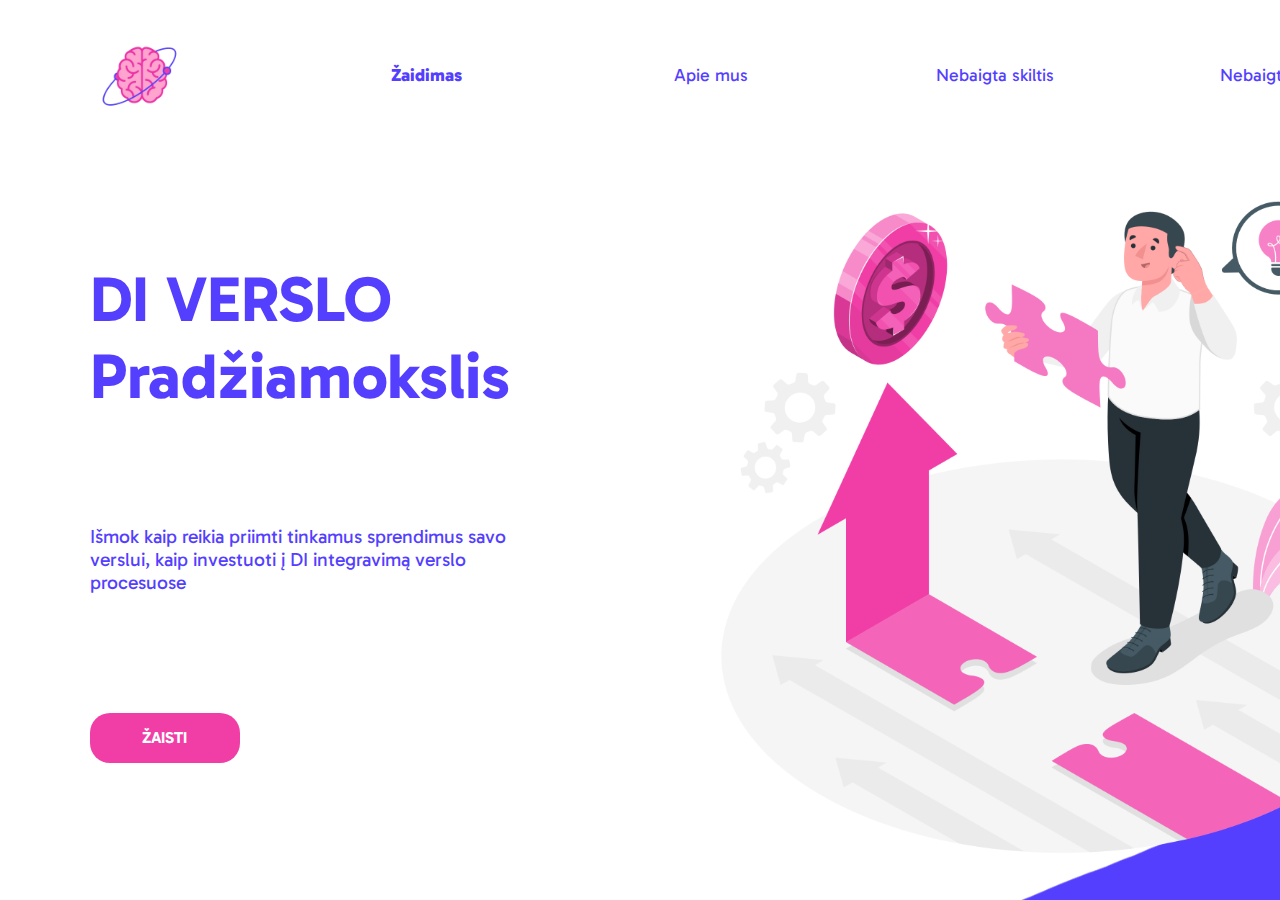
==== index.html @ 53f1389a "Merge pull request #1 from randrominie/Puslapio_pagrindo_paruosimas" ====
<!DOCTYPE html>
<html lang="en">
  <head>
    <meta charset="UTF-8" />
    <meta name="viewport" content="width=device-width, initial-scale=1.0" />
    <link rel="stylesheet" href="css/homePage.css" />
    <title>Edukacinis Žaidimas</title>
  </head>
  <body>
    <div class="background">
      <div class="container">
        <header>
          <div class="logo">
            <img src="assets/images/logo.png" alt="logo" />
          </div>
          <div class="headerPage activePage">Žaidimas</div>
          <div class="headerPage">Apie mus</div>
          <div class="headerPage">Nebaigta skiltis</div>
          <div class="headerPage">Nebaigta skiltis</div>
        </header>
        <main>
          <div class="content">
            <div class="title">DI VERSLO<br />Pradžiamokslis</div>
            <div class="description">
              Išmok kaip reikia priimti tinkamus sprendimus savo verslui, kaip
              investuoti į DI integravimą verslo procesuose
            </div>
            <button class="startButton">Žaisti</button>
          </div>
          <div class="pageImage">
            <img src="assets/images/homepage_iliustracija.png" alt="photo" />
          </div>
        </main>
      </div>
    </div>
  </body>
</html>
---- css/homePage.css ----
@import url("https://fonts.googleapis.com/css2?family=Gabarito:wght@400;800&display=swap");

:root {
  --blue: #543fff;
  --pink: #f13ea7;

  --mainFont: "Gabarito", cursive;
}

body {
  margin: 0;
  padding: 0;
  background-image: url("../../assets/images/homePage.png");
  background-size: cover;
  background-repeat: no-repeat;
  overflow: hidden;
}

.container {
  height: 100vh;
  display: grid;
  grid-template-rows: 1fr 5fr;
  grid-template-columns: 1fr;
}

header {
  display: grid;
  grid-template-rows: 1fr;
  grid-template-columns: repeat(5, 1fr);
  overflow: hidden;
}

.logo {
  display: flex;
  justify-content: center;
  align-items: center;
}

header img {
  max-width: 100px;
}

.headerPage {
  display: flex;
  justify-content: center;
  align-items: center;

  color: var(--blue);
  font-family: var(--mainFont);
  font-size: 1.1rem;
  transition: background-color 0.3s, color 0.3s;
}

.headerPage:hover {
  color: var(--pink);
}

@media screen and (max-width: 900px) {
  .headerPage {
    font-size: 0.7rem;
  }
}

.activePage {
  font-weight: 800;
}

main {
  display: grid;
  grid-template-columns: 2fr 1fr;
  grid-template-rows: 1fr;
  grid-column-gap: 15vw;
}

.pageImage {
  display: flex;
  justify-content: center;
  align-items: center;
}

.pageImage img {
  width: auto;
  height: auto;
  max-height: 80vh;
}

.content {
  display: grid;
  grid-template-rows: repeat(4, 1fr);
  margin-left: 7vw;
  color: var(--blue);
  font-family: var(--mainFont);
}

.title {
  display: flex;
  align-items: center;

  text-align: left;
  font-size: 4rem;
  font-weight: bold;
  grid-row-start: 1;
  grid-row-end: 3;
}

.description {
  font-size: 1.2rem;
}

.startButton {
  width: 25%;
  height: 25%;
  min-height: 50px;
  min-width: 150px;

  background-color: var(--pink);
  color: white;
  border: 0;
  border-radius: 20px;

  font-family: var(--mainFont);
  font-size: 1rem;
  font-weight: bold;
  text-transform: uppercase;
  transition: background-color 0.3s, color 0.3s;
}

.startButton:hover {
  background-color: var(--blue); /* Change background color on hover */
  color: #ffffff; /* Change text color on hover */
}
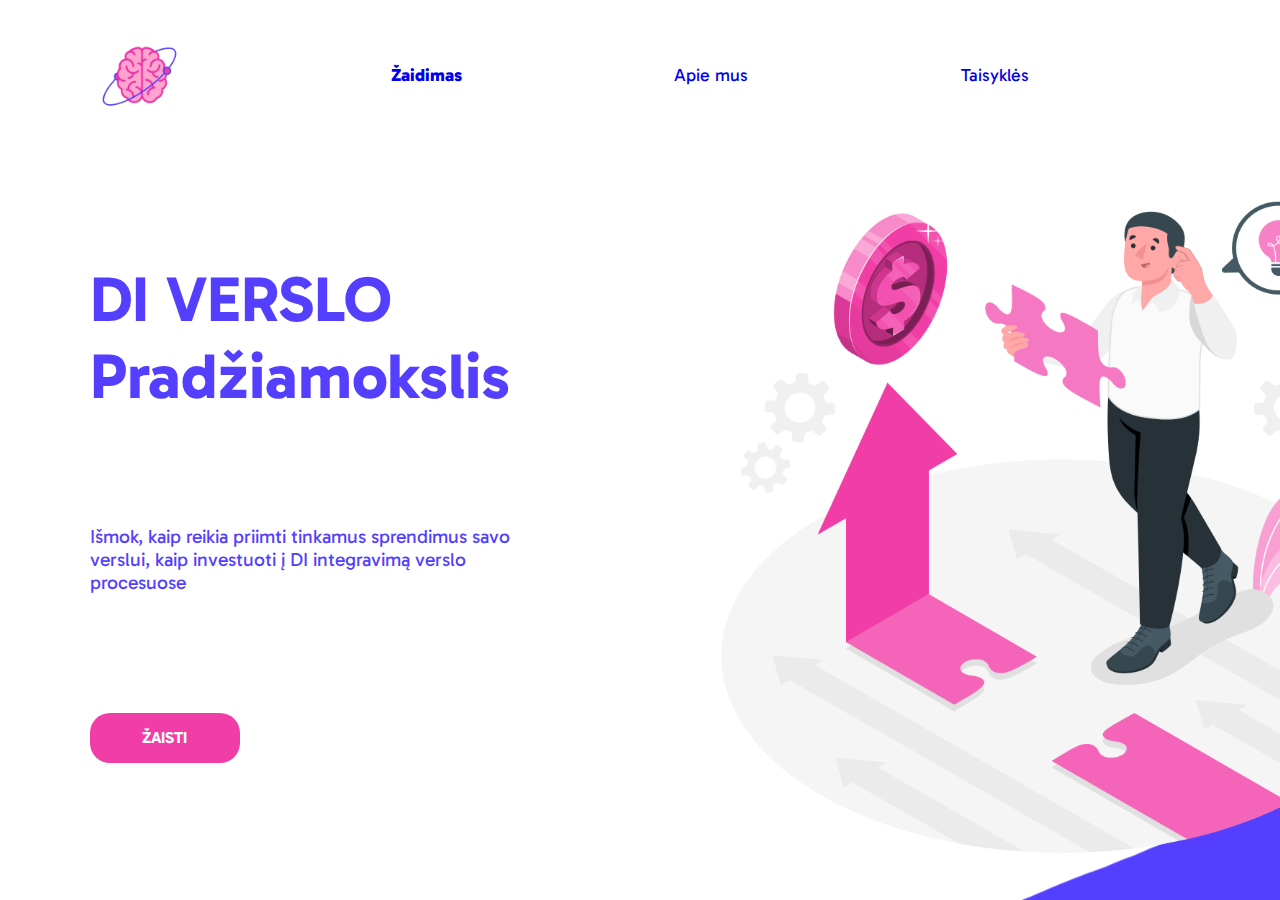
==== commit 8b2fa3d8: "Added rules page, fixes some minor bugs in existing pages" ====
--- a/index.html
+++ b/index.html
@@ -3,6 +3,7 @@
   <head>
     <meta charset="UTF-8" />
     <meta name="viewport" content="width=device-width, initial-scale=1.0" />
+    <link rel="stylesheet" href="css/aboutPage.css" />
     <link rel="stylesheet" href="css/homePage.css" />
     <title>Edukacinis Žaidimas</title>
   </head>
@@ -13,16 +14,15 @@
           <div class="logo">
             <img src="assets/images/logo.png" alt="logo" />
           </div>
-          <div class="headerPage activePage">Žaidimas</div>
-          <div class="headerPage">Apie mus</div>
-          <div class="headerPage">Nebaigta skiltis</div>
-          <div class="headerPage">Nebaigta skiltis</div>
+          <div class="headerPage activePage"><a class="link" href="index.html">Žaidimas</a></div>
+          <div class="headerPage"><a class="link" href="about.html">Apie mus</a></div>
+          <div class="headerPage"> <a class="link" href="rules.html"> Taisyklės </a> </div>
         </header>
         <main>
           <div class="content">
             <div class="title">DI VERSLO<br />Pradžiamokslis</div>
             <div class="description">
-              Išmok kaip reikia priimti tinkamus sprendimus savo verslui, kaip
+              Išmok, kaip reikia priimti tinkamus sprendimus savo verslui, kaip
               investuoti į DI integravimą verslo procesuose
             </div>
             <button class="startButton">Žaisti</button>
--- a/css/aboutPage.css
+++ b/css/aboutPage.css
@@ -0,0 +1,90 @@
+@import url("https://fonts.googleapis.com/css2?family=Gabarito:wght@400;800&display=swap");
+
+:root {
+    --blue: #543fff;
+    --pink: #f13ea7;
+
+    --mainFont: "Gabarito", cursive;
+}
+
+html {
+    overflow-y: scroll;
+    overflow-x: hidden;
+}
+
+.team-name {
+    font-family: var(--mainFont);
+    color: var(--blue);
+    font-size: 3rem;
+    text-align: center;
+}
+
+.person-container {
+    padding-top: 5%;
+    padding-left: 5%;
+    padding-right: 5%;
+    padding-bottom: 5%;
+    viewport-fit: auto;
+    display: flex;
+    flex-wrap: wrap;
+    gap: 30px;
+    justify-content: center;
+
+    grid: 100%;
+}
+
+.person-profile {
+    text-align: center;
+    padding: 20px;
+    border: none;
+    border-radius: 10px;
+}
+
+
+
+/* Style for the image */
+.person-img-background {
+    background-color: var(--pink);
+    border: 20px solid var(--pink);
+    border-radius: 15px;
+}
+
+.person-img {
+    width: 350px;
+    /* Adjust the width as needed */
+    height: 400px;
+    /* border: 20px solid var(--pink); */
+    border-radius: 15px;
+    /* Make the image circular */
+    object-fit: cover;
+
+}
+
+/* Style for the name */
+.person-name {
+    font-weight: bolder;
+    font-family: var(--mainFont);
+    color: var(--blue);
+    margin-top: 10px;
+    font-size: large;
+}
+
+.person-group {
+    font-family: var(--mainFont);
+    color: var(--blue)
+}
+
+
+
+
+.link {
+    text-decoration: none;
+}
+
+.link:visited {
+    color: var(--blue)
+}
+
+.link:hover {
+    color: var(--pink);
+}--- a/css/homePage.css
+++ b/css/homePage.css
@@ -10,7 +10,8 @@
 body {
   margin: 0;
   padding: 0;
-  background-image: url("../../assets/images/homePage.png");
+  /* background-image: url("../../assets/images/homePage.png"); */
+  background-image: url("../assets/images/homePage.png");
   background-size: cover;
   background-repeat: no-repeat;
   overflow: hidden;
@@ -126,6 +127,8 @@
 }
 
 .startButton:hover {
-  background-color: var(--blue); /* Change background color on hover */
-  color: #ffffff; /* Change text color on hover */
-}
+  background-color: var(--blue);
+  /* Change background color on hover */
+  color: #ffffff;
+  /* Change text color on hover */
+}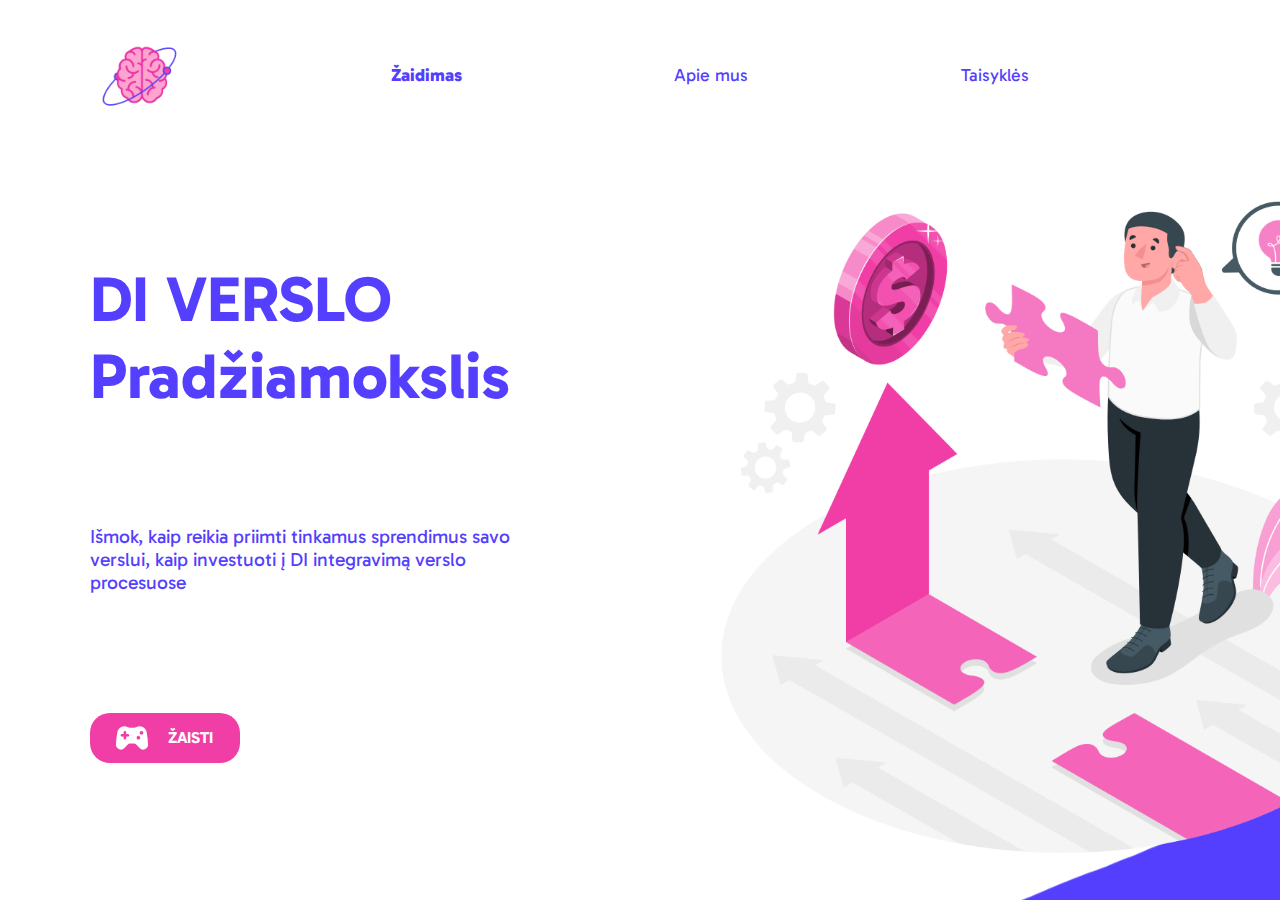
==== commit 4ebb998c: "* Added quiz functionality to the website" ====
--- a/index.html
+++ b/index.html
@@ -14,9 +14,15 @@
           <div class="logo">
             <img src="assets/images/logo.png" alt="logo" />
           </div>
-          <div class="headerPage activePage"><a class="link" href="index.html">Žaidimas</a></div>
-          <div class="headerPage"><a class="link" href="about.html">Apie mus</a></div>
-          <div class="headerPage"> <a class="link" href="rules.html"> Taisyklės </a> </div>
+          <div class="headerPage activePage">
+            <a class="link" href="index.html">Žaidimas</a>
+          </div>
+          <div class="headerPage">
+            <a class="link" href="about.html">Apie mus</a>
+          </div>
+          <div class="headerPage">
+            <a class="link" href="rules.html"> Taisyklės </a>
+          </div>
         </header>
         <main>
           <div class="content">
@@ -25,7 +31,12 @@
               Išmok, kaip reikia priimti tinkamus sprendimus savo verslui, kaip
               investuoti į DI integravimą verslo procesuose
             </div>
-            <button class="startButton">Žaisti</button>
+            <a href="quizPage.html">
+              <button class="startButton">
+                <img src="assets/icons/controller.png" alt="Controller" />
+                Žaisti
+              </button>
+            </a>
           </div>
           <div class="pageImage">
             <img src="assets/images/homepage_iliustracija.png" alt="photo" />
--- a/css/homePage.css
+++ b/css/homePage.css
@@ -10,7 +10,6 @@
 body {
   margin: 0;
   padding: 0;
-  /* background-image: url("../../assets/images/homePage.png"); */
   background-image: url("../assets/images/homePage.png");
   background-size: cover;
   background-repeat: no-repeat;
@@ -22,6 +21,10 @@
   display: grid;
   grid-template-rows: 1fr 5fr;
   grid-template-columns: 1fr;
+}
+
+a {
+  all: unset;
 }
 
 header {
@@ -119,6 +122,10 @@
   border: 0;
   border-radius: 20px;
 
+  display: flex;
+  justify-content: space-evenly;
+  align-items: center;
+
   font-family: var(--mainFont);
   font-size: 1rem;
   font-weight: bold;
@@ -128,7 +135,5 @@
 
 .startButton:hover {
   background-color: var(--blue);
-  /* Change background color on hover */
   color: #ffffff;
-  /* Change text color on hover */
-}+}
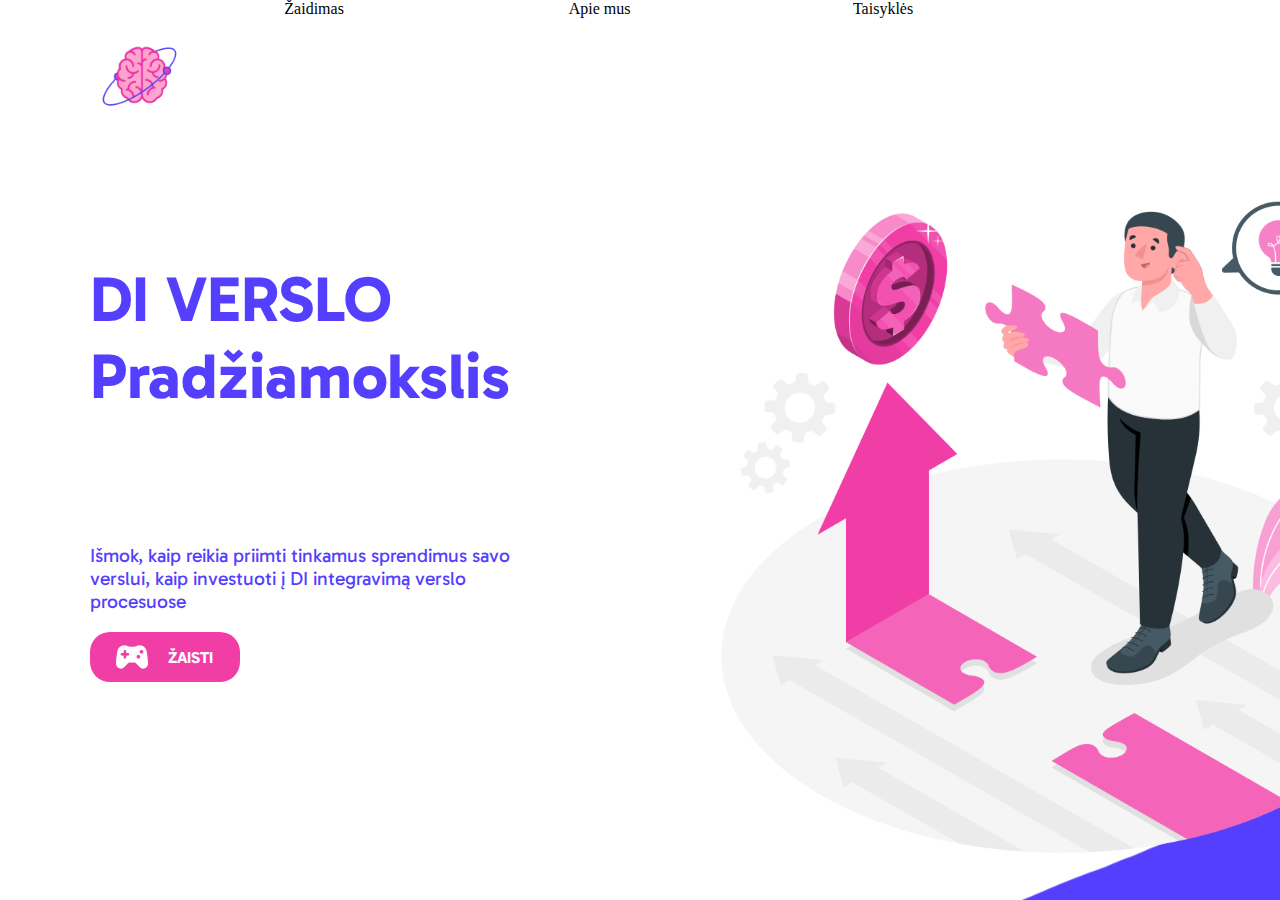
==== commit 888e34a8: "Created base for selection page" ====
--- a/index.html
+++ b/index.html
@@ -3,8 +3,11 @@
   <head>
     <meta charset="UTF-8" />
     <meta name="viewport" content="width=device-width, initial-scale=1.0" />
-    <link rel="stylesheet" href="css/aboutPage.css" />
+    <link rel="stylesheet" href="./css/generalStyles.css" />
+    <link rel="stylesheet" href="./css/Animations/animations.css" />
     <link rel="stylesheet" href="css/homePage.css" />
+
+    <link rel="stylesheet" href="./css/Components/header.css" />
     <title>Edukacinis Žaidimas</title>
   </head>
   <body>
@@ -14,29 +17,25 @@
           <div class="logo">
             <img src="assets/images/logo.png" alt="logo" />
           </div>
-          <div class="headerPage activePage">
-            <a class="link" href="index.html">Žaidimas</a>
-          </div>
-          <div class="headerPage">
-            <a class="link" href="about.html">Apie mus</a>
-          </div>
-          <div class="headerPage">
-            <a class="link" href="rules.html"> Taisyklės </a>
-          </div>
+          <a class="link active" href="index.html">Žaidimas</a>
+          <a class="link" href="about.html">Apie mus</a>
+          <a class="link" href="rules.html"> Taisyklės </a>
         </header>
         <main>
           <div class="content">
             <div class="title">DI VERSLO<br />Pradžiamokslis</div>
             <div class="description">
-              Išmok, kaip reikia priimti tinkamus sprendimus savo verslui, kaip
-              investuoti į DI integravimą verslo procesuose
+              <p>
+                Išmok, kaip reikia priimti tinkamus sprendimus savo verslui,
+                kaip investuoti į DI integravimą verslo procesuose
+              </p>
+              <a href="./select.html">
+                <button class="startButton">
+                  <img src="assets/icons/controller.png" alt="Controller" />
+                  Žaisti
+                </button>
+              </a>
             </div>
-            <a href="quizPage.html">
-              <button class="startButton">
-                <img src="assets/icons/controller.png" alt="Controller" />
-                Žaisti
-              </button>
-            </a>
           </div>
           <div class="pageImage">
             <img src="assets/images/homepage_iliustracija.png" alt="photo" />
--- a/css/Animations/animations.css
+++ b/css/Animations/animations.css
@@ -0,0 +1,26 @@
+@keyframes slideFromLeft {
+  from {
+    transform: translateX(5vw);
+  }
+  to {
+    transform: translateX(0vw);
+  }
+}
+
+@keyframes slideFromRight {
+  from {
+    transform: translateX(-5vw);
+  }
+  to {
+    transform: translateX(0vw);
+  }
+}
+
+@keyframes slideFromBottom {
+  from {
+    transform: translateY(30%);
+  }
+  to {
+    transform: translateY(0px);
+  }
+}
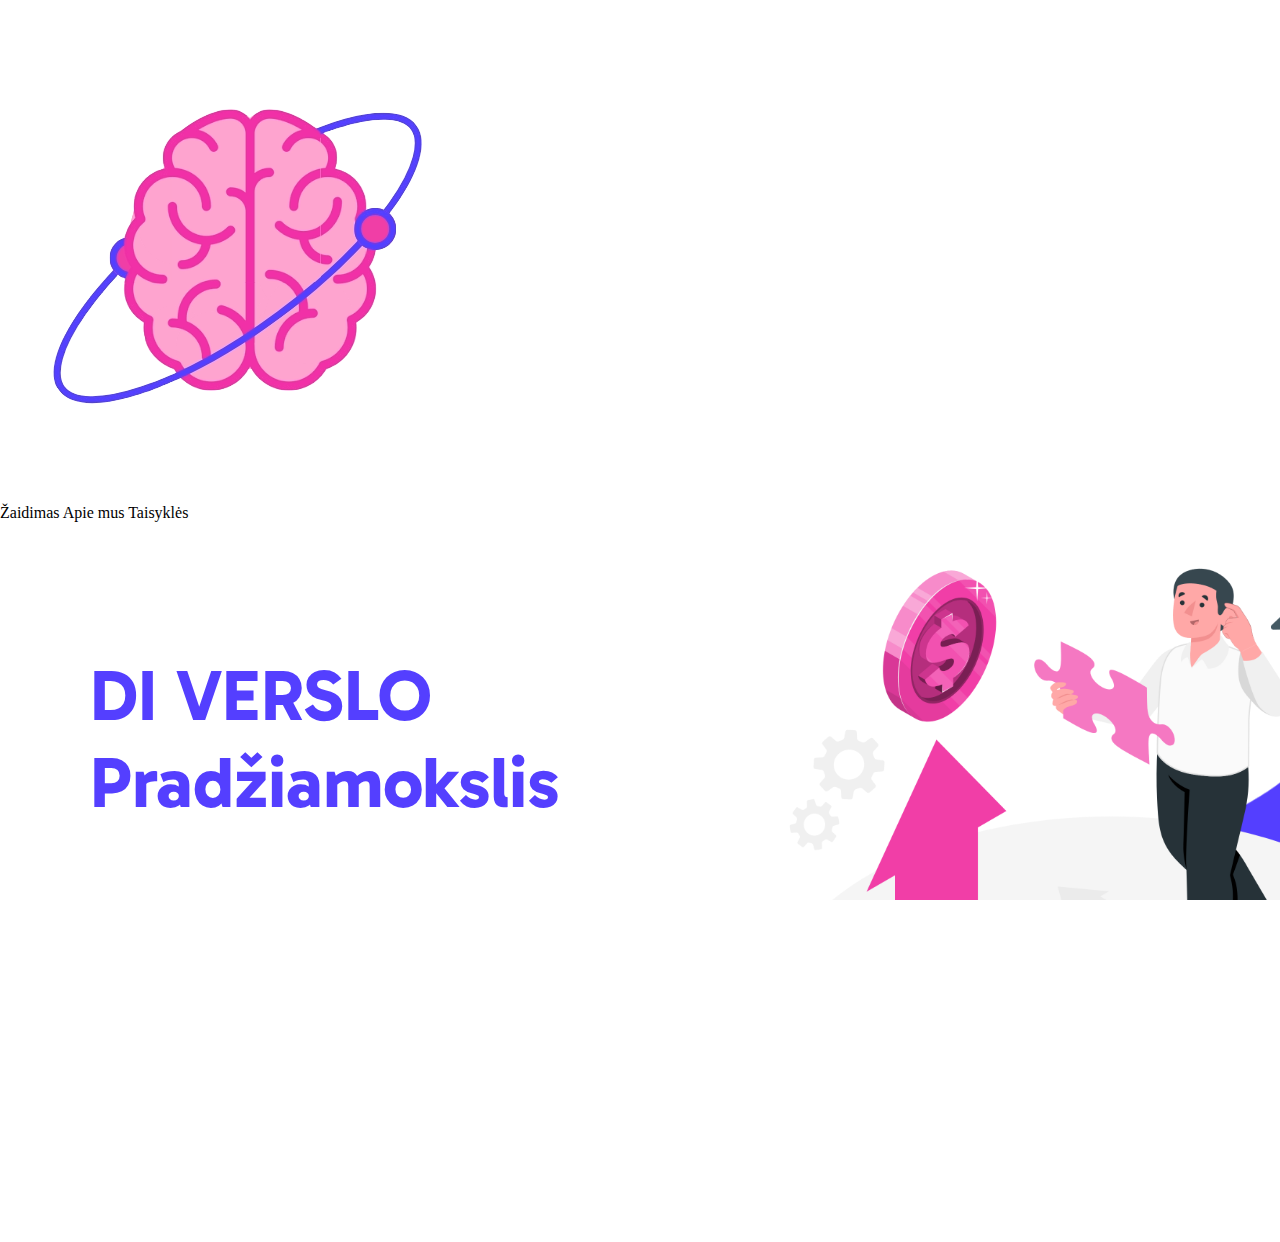
==== commit cfe9afef: "Finished quiz page by adding explanations modal popup" ====
--- a/index.html
+++ b/index.html
@@ -17,7 +17,7 @@
           <div class="logo">
             <img src="assets/images/logo.png" alt="logo" />
           </div>
-          <a class="link active" href="index.html">Žaidimas</a>
+          <a class="link active">Žaidimas</a>
           <a class="link" href="about.html">Apie mus</a>
           <a class="link" href="rules.html"> Taisyklės </a>
         </header>
--- a/css/generalStyles.css
+++ b/css/generalStyles.css
@@ -0,0 +1,25 @@
+@import url("https://fonts.googleapis.com/css2?family=Gabarito:wght@400;800&display=swap");
+
+:root {
+  --blue: #543fff;
+  --pink: #f13ea7;
+
+  --mainFont: "Gabarito", cursive;
+}
+
+* {
+  margin: 0;
+  padding: 0;
+}
+
+a {
+  all: unset;
+  cursor: pointer;
+}
+
+body {
+  background-size: cover;
+  background-repeat: no-repeat;
+  overflow: hidden;
+  height: 100vh;
+}
--- a/css/Animations/animations.css
+++ b/css/Animations/animations.css
@@ -21,6 +21,26 @@
     transform: translateY(30%);
   }
   to {
+    transform: translateY(0%);
+  }
+}
+
+@keyframes fadeIn {
+  from {
+    opacity: 0;
+  }
+  to {
+    opacity: 1;
+  }
+}
+
+@keyframes fadeInExtra {
+  from {
+    opacity: 0;
+    transform: translateY(35px);
+  }
+  to {
+    opacity: 1;
     transform: translateY(0px);
   }
 }
--- a/css/homePage.css
+++ b/css/homePage.css
@@ -1,72 +1,10 @@
-@import url("https://fonts.googleapis.com/css2?family=Gabarito:wght@400;800&display=swap");
-
-:root {
-  --blue: #543fff;
-  --pink: #f13ea7;
-
-  --mainFont: "Gabarito", cursive;
+html {
+  overflow-y: hidden;
+  overflow-x: hidden;
 }
 
 body {
-  margin: 0;
-  padding: 0;
-  background-image: url("../assets/images/homePage.png");
-  background-size: cover;
-  background-repeat: no-repeat;
-  overflow: hidden;
-}
-
-.container {
-  height: 100vh;
-  display: grid;
-  grid-template-rows: 1fr 5fr;
-  grid-template-columns: 1fr;
-}
-
-a {
-  all: unset;
-}
-
-header {
-  display: grid;
-  grid-template-rows: 1fr;
-  grid-template-columns: repeat(5, 1fr);
-  overflow: hidden;
-}
-
-.logo {
-  display: flex;
-  justify-content: center;
-  align-items: center;
-}
-
-header img {
-  max-width: 100px;
-}
-
-.headerPage {
-  display: flex;
-  justify-content: center;
-  align-items: center;
-
-  color: var(--blue);
-  font-family: var(--mainFont);
-  font-size: 1.1rem;
-  transition: background-color 0.3s, color 0.3s;
-}
-
-.headerPage:hover {
-  color: var(--pink);
-}
-
-@media screen and (max-width: 900px) {
-  .headerPage {
-    font-size: 0.7rem;
-  }
-}
-
-.activePage {
-  font-weight: 800;
+  background-image: url("../assets/images/backgrounds/homePage.png");
 }
 
 main {
@@ -74,66 +12,127 @@
   grid-template-columns: 2fr 1fr;
   grid-template-rows: 1fr;
   grid-column-gap: 15vw;
+
+  height: 80vh;
+  margin: 0px 3vw 0px 7vw;
+
+  @media (max-width: 1150px) {
+    display: flex;
+    flex-direction: column;
+  }
+}
+
+.content {
+  display: flex;
+  flex-direction: column;
+  justify-content: space-evenly;
+
+  color: var(--blue);
+  font-family: var(--mainFont);
+
+  animation-name: slideFromRight;
+  animation-duration: 1.5s;
+  animation-timing-function: cubic-bezier(0.215, 0.61, 0.355, 1);
+
+  & .title {
+    display: flex;
+    align-items: center;
+
+    text-align: left;
+    font-size: 4.5rem;
+    font-weight: bold;
+    grid-row-start: 1;
+    grid-row-end: 3;
+
+    @media (max-width: 650px) {
+      font-size: 3.5rem;
+    }
+
+    @media (max-width: 430px) {
+      font-size: 2.5rem;
+    }
+
+    @media (max-width: 290px) {
+      font-size: 2rem;
+    }
+  }
+
+  & .description {
+    display: flex;
+    flex-direction: column;
+    gap: 2rem;
+
+    & p {
+      font-size: 1.3rem;
+
+      @media (max-width: 650px) {
+        font-size: 1.3rem;
+      }
+
+      @media (max-width: 430px) {
+        margin-top: 10px;
+        font-size: 1rem;
+      }
+    }
+
+    & a {
+      width: fit-content;
+      cursor: pointer;
+      height: 50px;
+    }
+
+    & .startButton {
+      display: flex;
+      justify-content: space-evenly;
+      align-items: center;
+      gap: 20px;
+
+      width: fit-content;
+      height: 100%;
+      padding: 5px 30px;
+
+      background-color: var(--pink);
+      color: white;
+      border: 0;
+      border-radius: 20px;
+
+      font-family: var(--mainFont);
+      font-size: 1rem;
+      font-weight: bold;
+      text-transform: uppercase;
+
+      cursor: pointer;
+      transition: background-color 0.3s, color 0.3s;
+
+      & img {
+        height: 70%;
+      }
+
+      &:hover {
+        background-color: var(--blue);
+      }
+    }
+  }
 }
 
 .pageImage {
   display: flex;
   justify-content: center;
   align-items: center;
+
+  animation-name: slideFromLeft;
+  animation-duration: 1.5s;
+  animation-timing-function: cubic-bezier(0.215, 0.61, 0.355, 1);
+
+  & img {
+    max-height: 80vh;
+
+    @media (max-width: 430px) {
+      max-height: 70vh;
+    }
+
+    @media (max-width: 290px) {
+      max-height: 60vh;
+    }
+  }
 }
-
-.pageImage img {
-  width: auto;
-  height: auto;
-  max-height: 80vh;
-}
-
-.content {
-  display: grid;
-  grid-template-rows: repeat(4, 1fr);
-  margin-left: 7vw;
-  color: var(--blue);
-  font-family: var(--mainFont);
-}
-
-.title {
-  display: flex;
-  align-items: center;
-
-  text-align: left;
-  font-size: 4rem;
-  font-weight: bold;
-  grid-row-start: 1;
-  grid-row-end: 3;
-}
-
-.description {
-  font-size: 1.2rem;
-}
-
-.startButton {
-  width: 25%;
-  height: 25%;
-  min-height: 50px;
-  min-width: 150px;
-
-  background-color: var(--pink);
-  color: white;
-  border: 0;
-  border-radius: 20px;
-
-  display: flex;
-  justify-content: space-evenly;
-  align-items: center;
-
-  font-family: var(--mainFont);
-  font-size: 1rem;
-  font-weight: bold;
-  text-transform: uppercase;
-  transition: background-color 0.3s, color 0.3s;
-}
-
-.startButton:hover {
-  background-color: var(--blue);
-  color: #ffffff;
-}
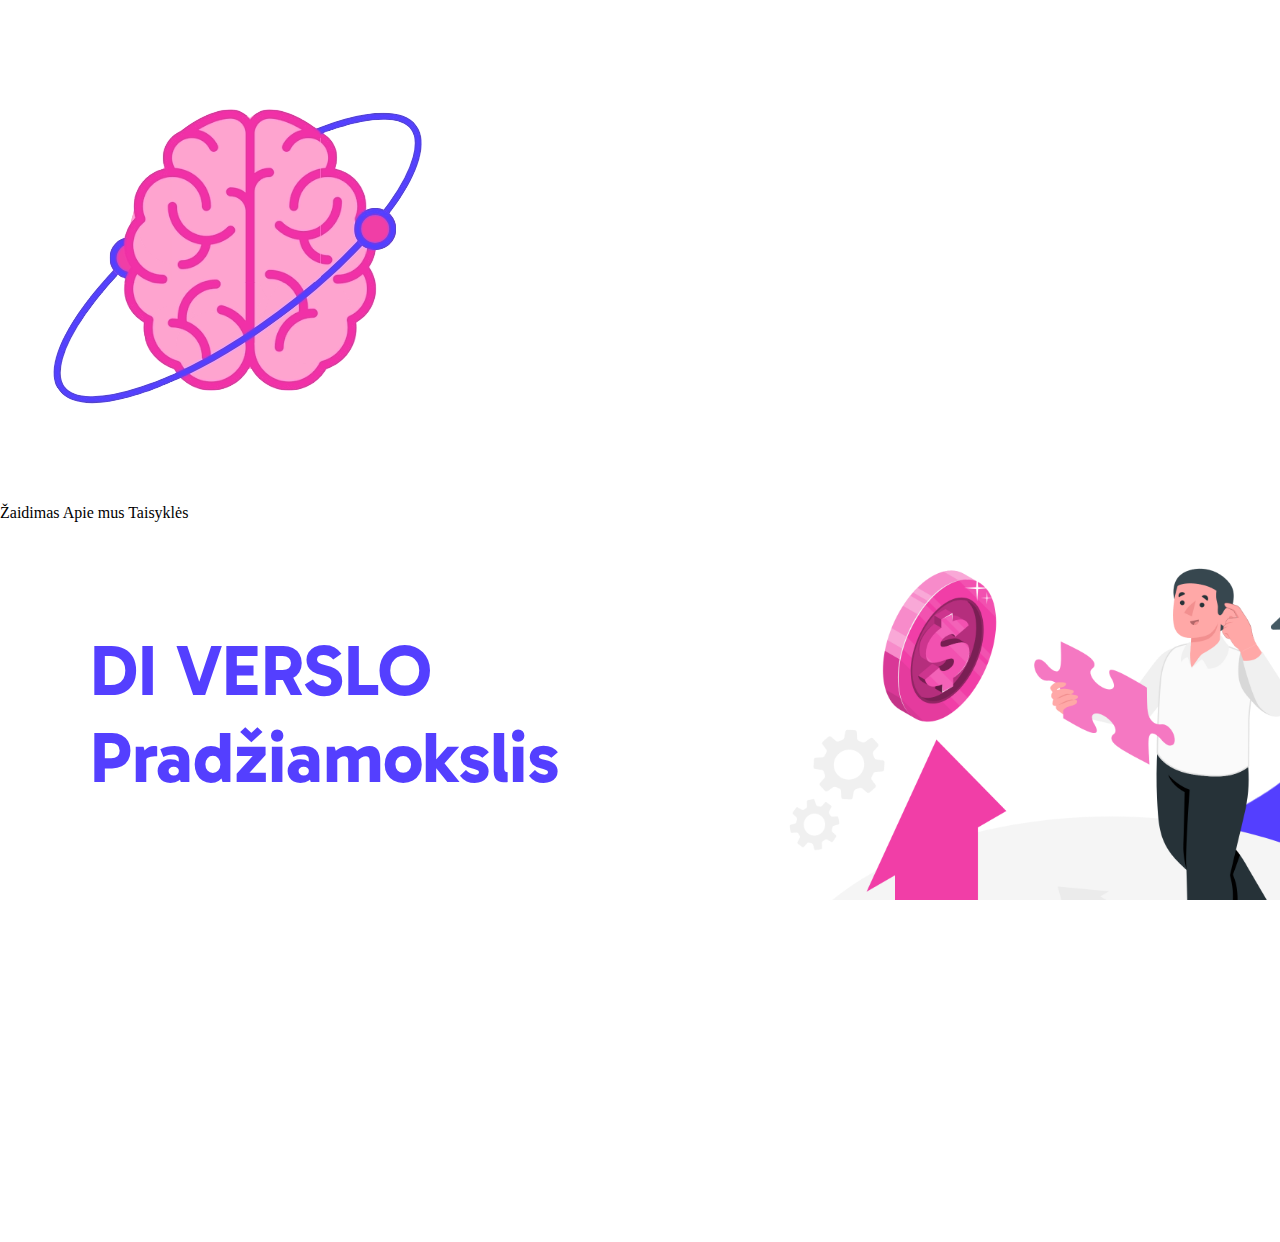
==== commit 996a39a2: "Added 2 questions about inventory management, updated the goal of the game" ====
--- a/index.html
+++ b/index.html
@@ -26,8 +26,9 @@
             <div class="title">DI VERSLO<br />Pradžiamokslis</div>
             <div class="description">
               <p>
-                Išmok, kaip reikia priimti tinkamus sprendimus savo verslui,
-                kaip investuoti į DI integravimą verslo procesuose
+                Tapk verslo lyderiu! Atrask, kaip efektyviai taikyti dirbtinį intelektą (DI) savo versle, 
+                priimdamas strategiškai protingus sprendimus. Pabaigęs žaidimą išmoksi integruoti DI technologijas 
+                į skirtingų tipų įmones - nuo automobilių gamybos iki sveikatos priežiūros.
               </p>
               <a href="./select.html">
                 <button class="startButton">
